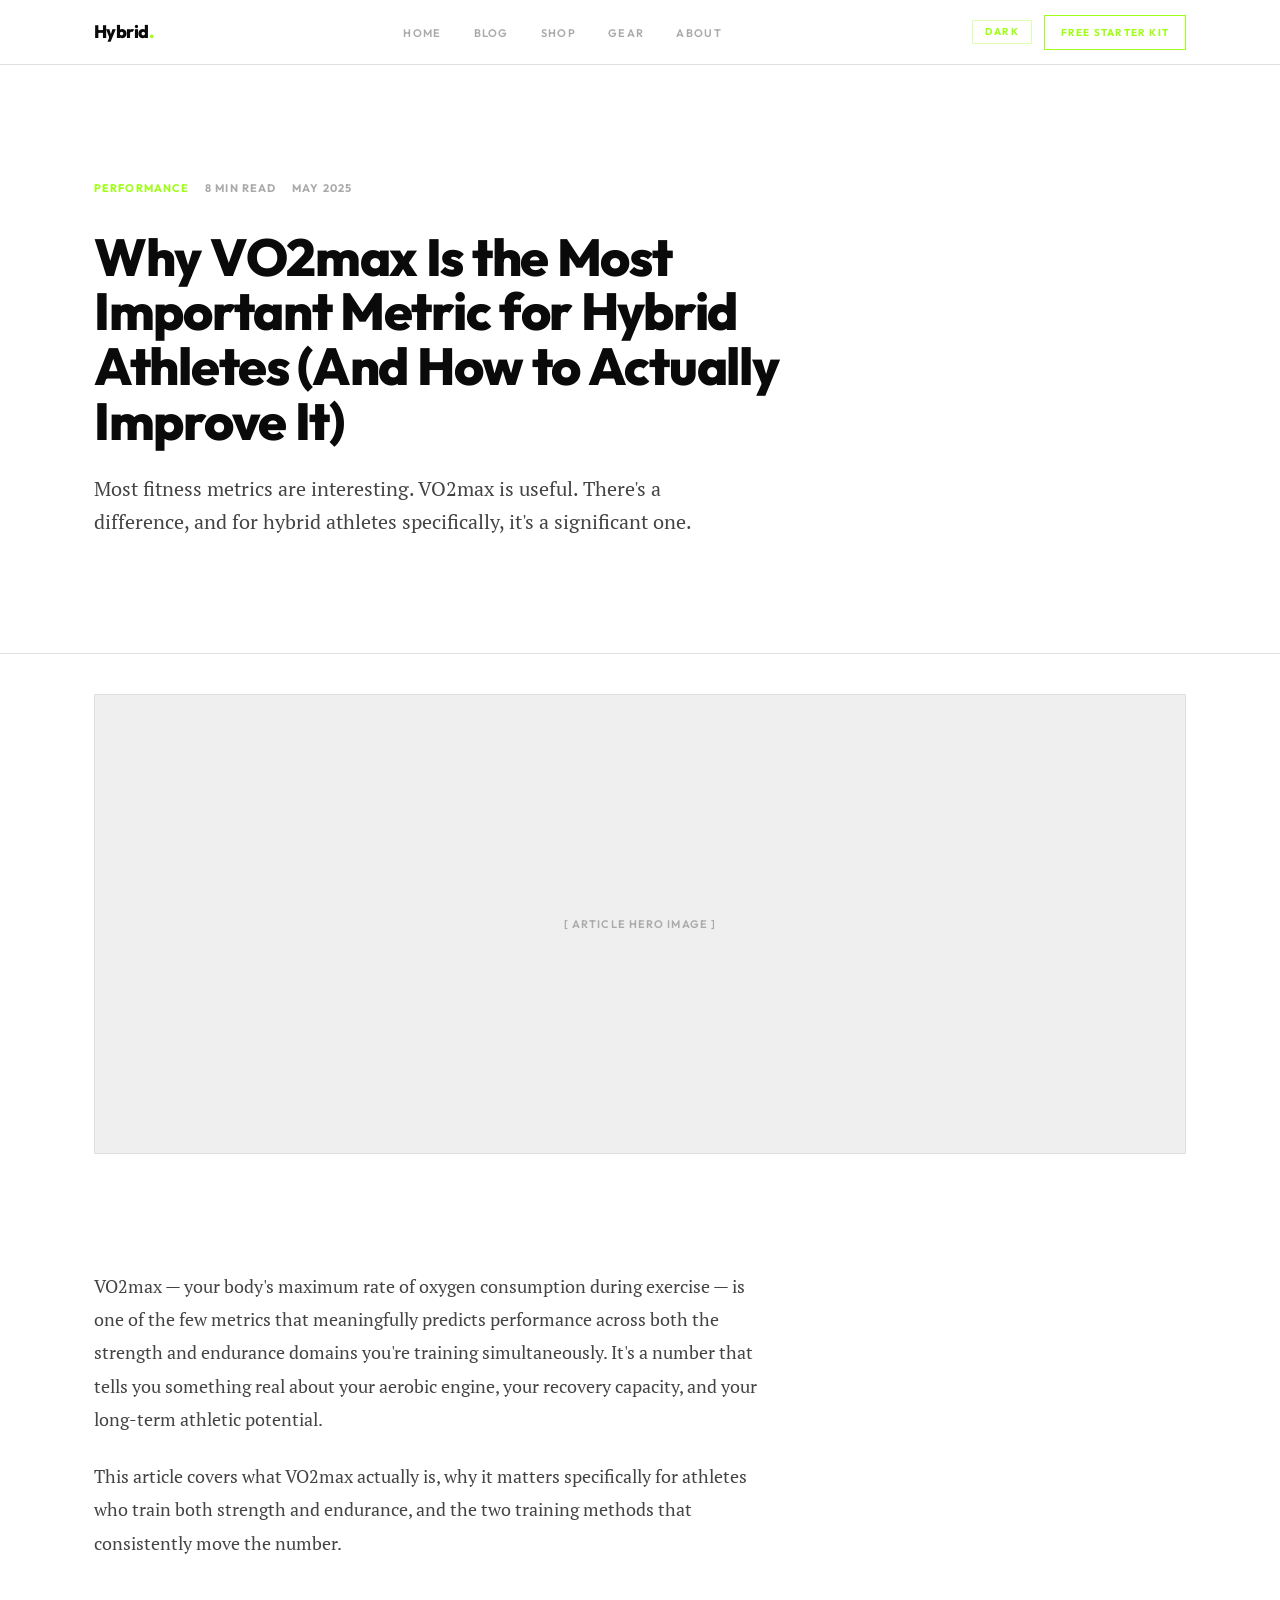
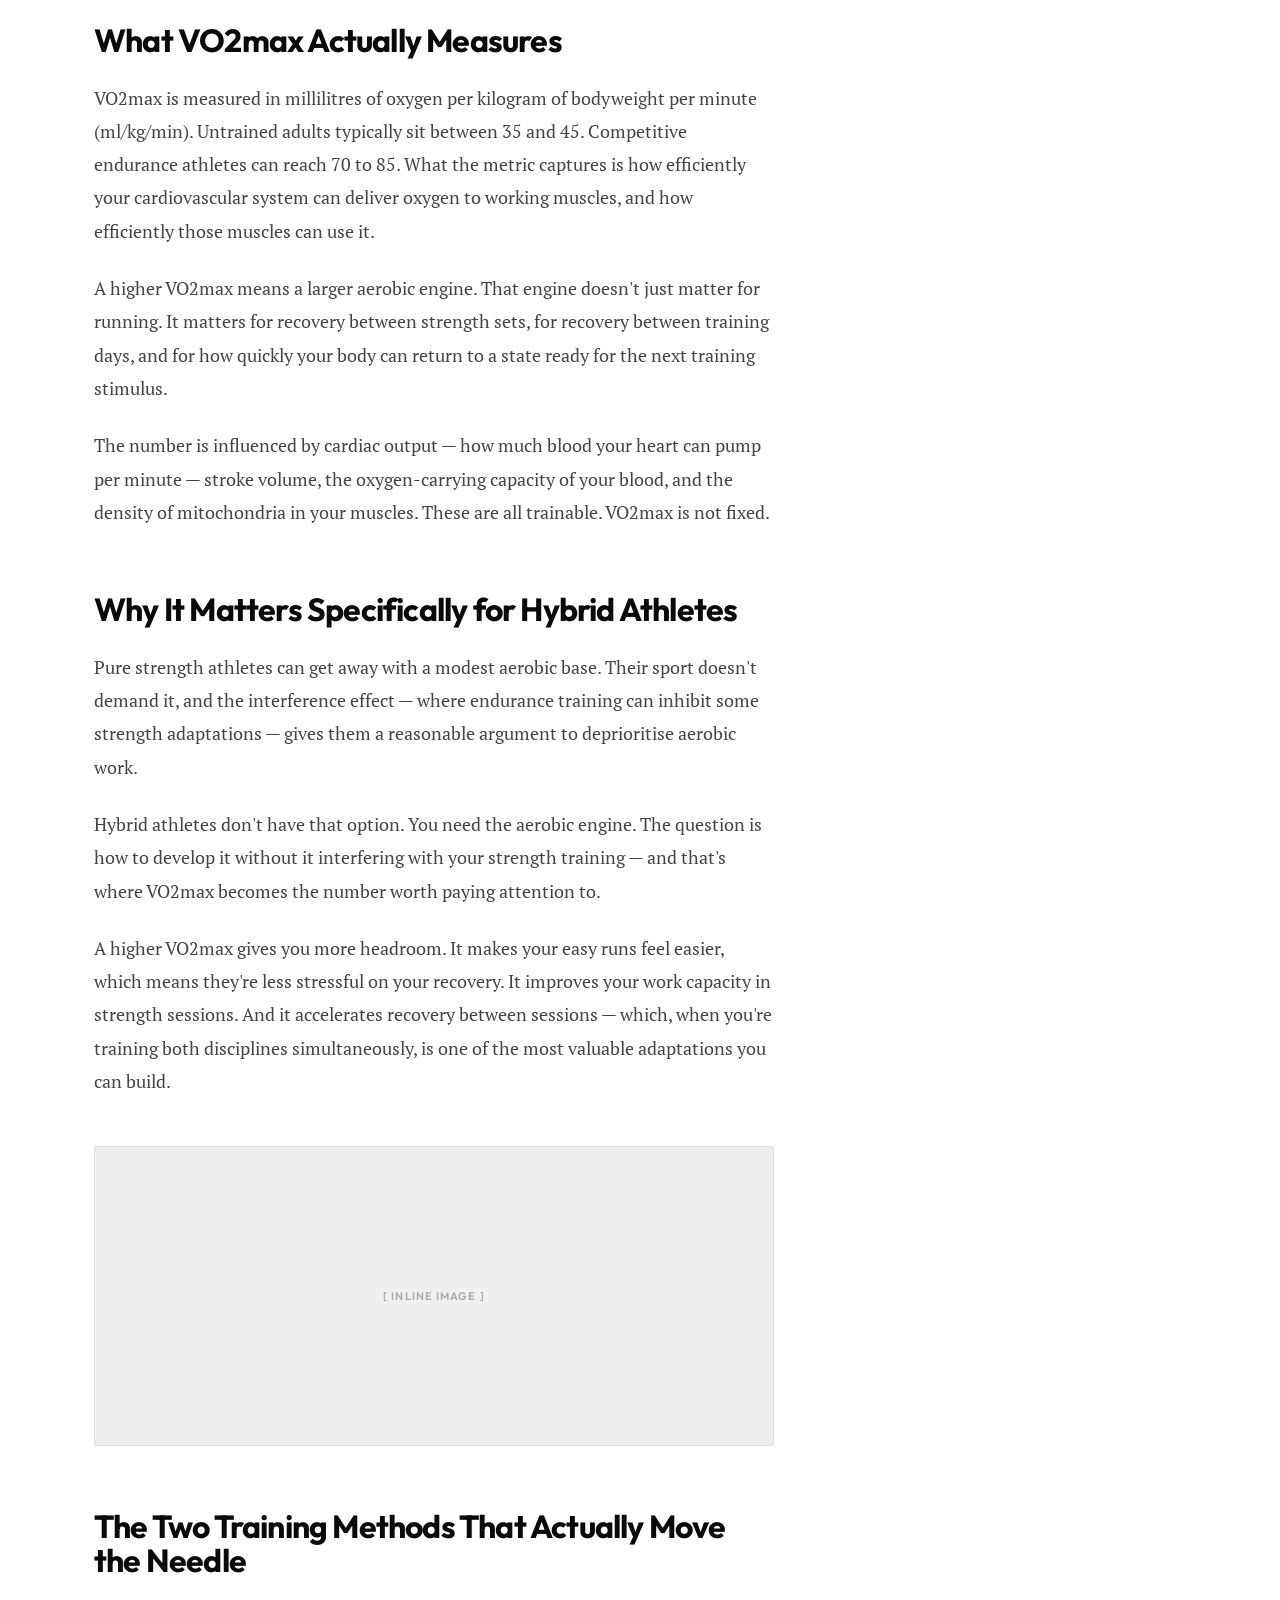
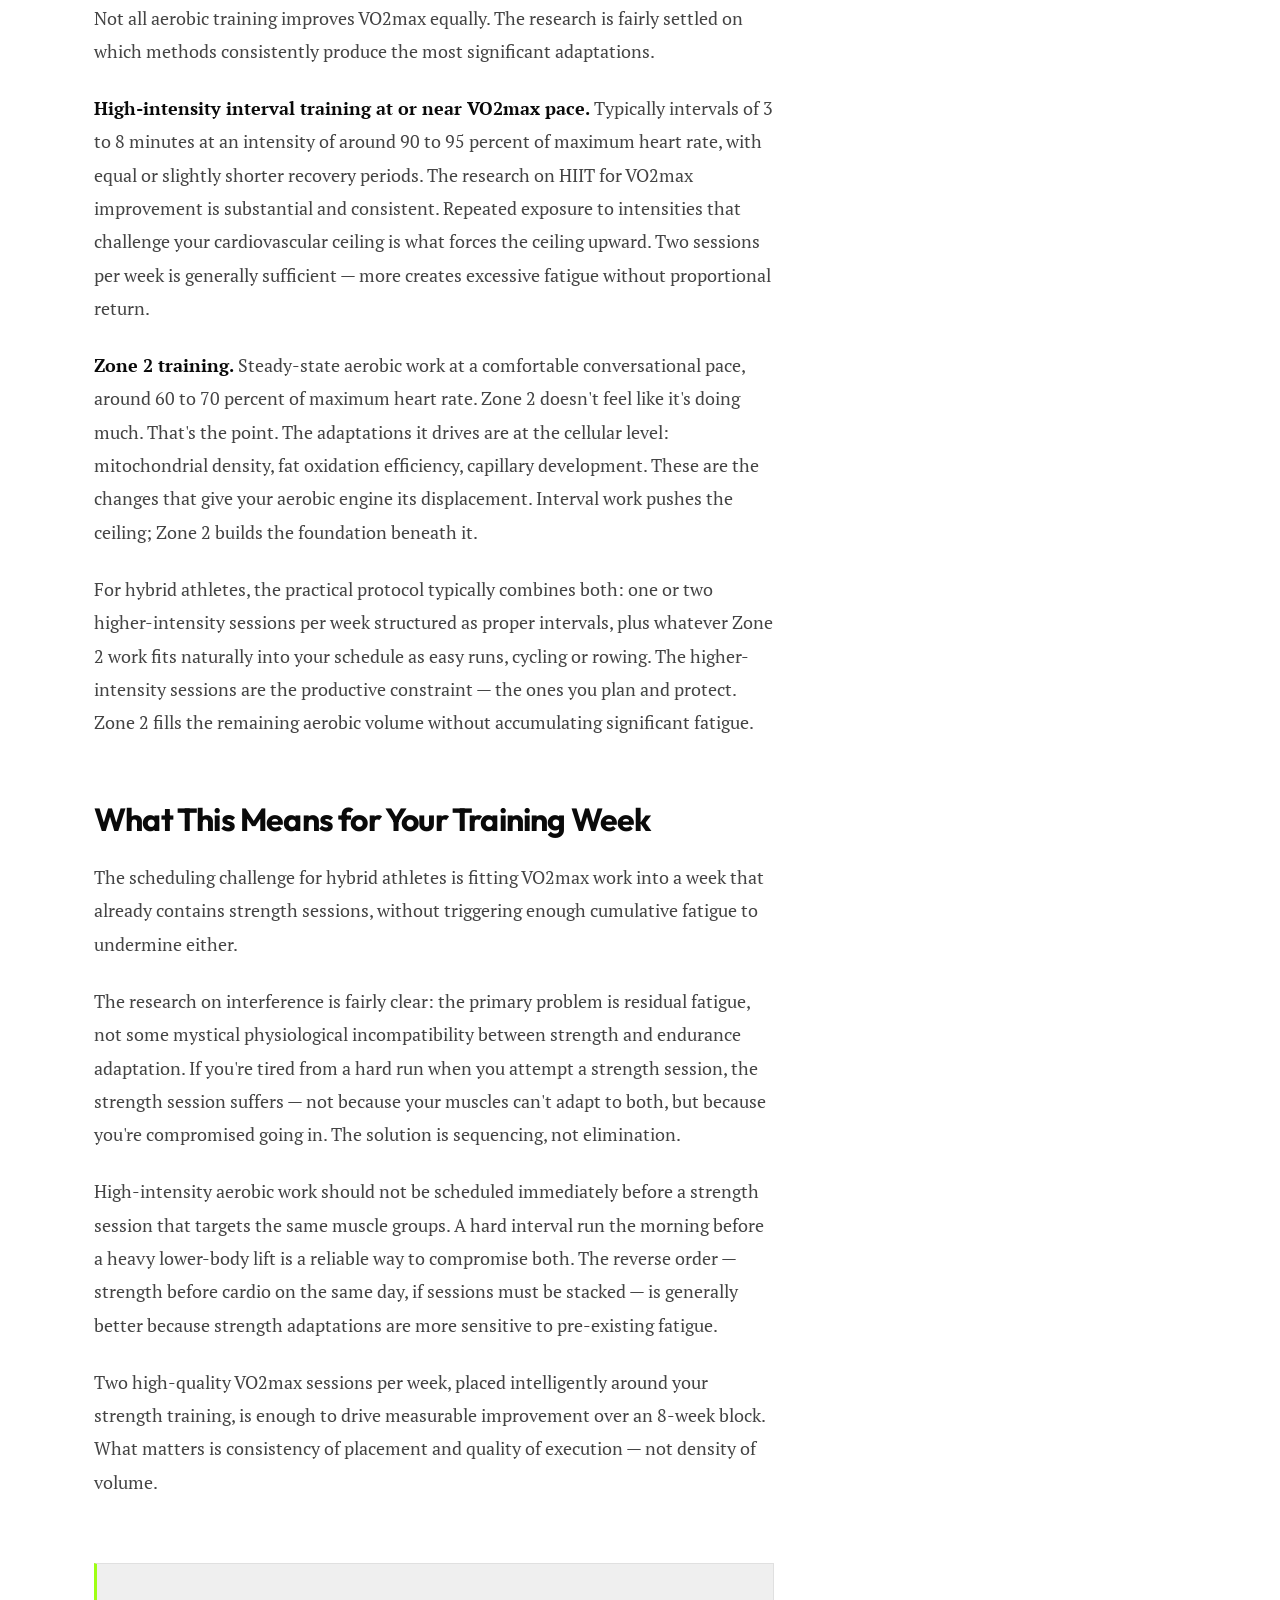
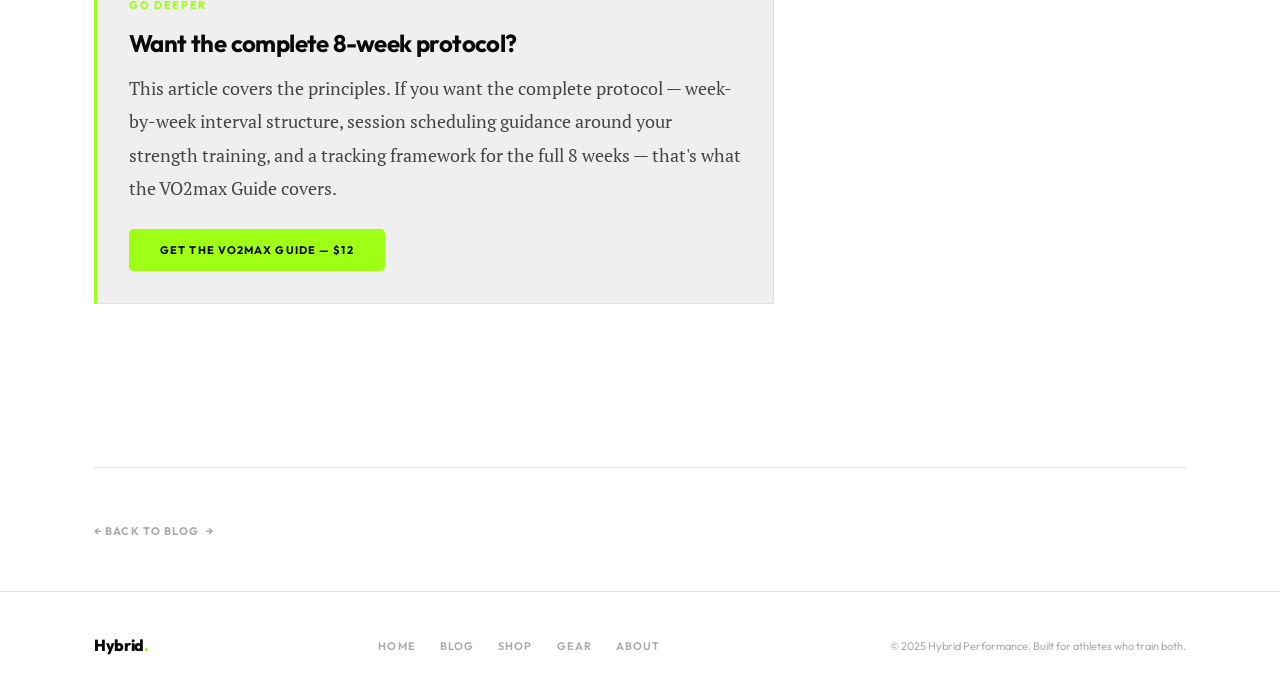
==== blog-vo2max.html @ dfc7a78e "Initial commit: Hybrid Performance website" ====
<!DOCTYPE html>
<html lang="en">
<head>
  <meta charset="UTF-8">
  <meta name="viewport" content="width=device-width, initial-scale=1.0">
  <title>Why VO2max Is the Most Important Metric for Hybrid Athletes — Hybrid Performance</title>
  <meta name="description" content="VO2max predicts performance across both strength and endurance domains. Here's what it actually measures, why it matters for hybrid athletes, and the two training methods that consistently improve it.">
  <link rel="canonical" href="https://hybridperformance.co/blog-vo2max.html">
  <meta property="og:type" content="article">
  <link rel="preconnect" href="https://fonts.googleapis.com">
  <link rel="preconnect" href="https://fonts.gstatic.com" crossorigin>
  <link href="https://fonts.googleapis.com/css2?family=Outfit:wght@400;600;700;800&family=PT+Serif:ital,wght@0,400;1,400&display=swap" rel="stylesheet">
  <link rel="stylesheet" href="styles.css">
  <script>if(localStorage.getItem('hp-color-mode')==='dark')document.documentElement.classList.add('dark');</script>
</head>
<body>

  <nav class="nav" aria-label="Main navigation">
    <div class="nav-inner">
      <a href="index.html" class="nav-logo">Hybrid<span>.</span></a>
      <ul class="nav-links" role="list">
        <li><a href="index.html">Home</a></li>
        <li><a href="blog.html">Blog</a></li>
        <li><a href="shop.html">Shop</a></li>
        <li><a href="gear.html">Gear</a></li>
        <li><a href="about.html">About</a></li>
      </ul>
      <div class="nav-right">
        <button class="mode-toggle" aria-label="Toggle color mode">
          <span class="toggle-label-dark">DARK</span>
          <span class="toggle-label-light">LIGHT</span>
        </button>
        <a href="starter-kit.html" class="nav-cta">Free Starter Kit</a>
      </div>
      <button class="hamburger" aria-label="Open menu" aria-expanded="false">
        <span></span><span></span><span></span>
      </button>
    </div>
    <div class="nav-mobile">
      <a href="index.html">Home</a>
      <a href="blog.html">Blog</a>
      <a href="shop.html">Shop</a>
      <a href="gear.html">Gear</a>
      <a href="about.html">About</a>
      <div class="nav-mobile-bottom">
        <button class="mode-toggle" aria-label="Toggle color mode">
          <span class="toggle-label-dark">DARK</span>
          <span class="toggle-label-light">LIGHT</span>
        </button>
        <a href="starter-kit.html" class="nav-cta">Free Starter Kit</a>
      </div>
    </div>
  </nav>

  <header class="article-header">
    <div class="container">
      <div class="article-meta fade-in">
        <span>Performance</span>
        <span>8 min read</span>
        <span>May 2025</span>
      </div>
      <h1 class="fade-in fade-in-delay-1">Why VO2max Is the Most Important Metric for Hybrid Athletes (And How to Actually Improve It)</h1>
      <p class="article-lead fade-in fade-in-delay-2">Most fitness metrics are interesting. VO2max is useful. There's a difference, and for hybrid athletes specifically, it's a significant one.</p>
    </div>
  </header>

  <!-- ARTICLE HERO IMAGE -->
  <div class="container fade-in" style="padding-top: var(--space-10);">
    <div class="img-placeholder img-placeholder-article">[ Article Hero Image ]</div>
  </div>

  <main>
    <div class="container">
      <article class="article-body">

        <p class="fade-in">VO2max — your body's maximum rate of oxygen consumption during exercise — is one of the few metrics that meaningfully predicts performance across both the strength and endurance domains you're training simultaneously. It's a number that tells you something real about your aerobic engine, your recovery capacity, and your long-term athletic potential.</p>

        <p class="fade-in">This article covers what VO2max actually is, why it matters specifically for athletes who train both strength and endurance, and the two training methods that consistently move the number.</p>

        <h2 class="fade-in">What VO2max Actually Measures</h2>

        <p class="fade-in">VO2max is measured in millilitres of oxygen per kilogram of bodyweight per minute (ml/kg/min). Untrained adults typically sit between 35 and 45. Competitive endurance athletes can reach 70 to 85. What the metric captures is how efficiently your cardiovascular system can deliver oxygen to working muscles, and how efficiently those muscles can use it.</p>

        <p class="fade-in">A higher VO2max means a larger aerobic engine. That engine doesn't just matter for running. It matters for recovery between strength sets, for recovery between training days, and for how quickly your body can return to a state ready for the next training stimulus.</p>

        <p class="fade-in">The number is influenced by cardiac output — how much blood your heart can pump per minute — stroke volume, the oxygen-carrying capacity of your blood, and the density of mitochondria in your muscles. These are all trainable. VO2max is not fixed.</p>

        <h2 class="fade-in">Why It Matters Specifically for Hybrid Athletes</h2>

        <p class="fade-in">Pure strength athletes can get away with a modest aerobic base. Their sport doesn't demand it, and the interference effect — where endurance training can inhibit some strength adaptations — gives them a reasonable argument to deprioritise aerobic work.</p>

        <p class="fade-in">Hybrid athletes don't have that option. You need the aerobic engine. The question is how to develop it without it interfering with your strength training — and that's where VO2max becomes the number worth paying attention to.</p>

        <p class="fade-in">A higher VO2max gives you more headroom. It makes your easy runs feel easier, which means they're less stressful on your recovery. It improves your work capacity in strength sessions. And it accelerates recovery between sessions — which, when you're training both disciplines simultaneously, is one of the most valuable adaptations you can build.</p>

        <!-- INLINE IMAGE -->
        <div class="img-placeholder img-placeholder-inline fade-in" style="margin: var(--space-12) 0;">[ Inline Image ]</div>

        <h2 class="fade-in">The Two Training Methods That Actually Move the Needle</h2>

        <p class="fade-in">Not all aerobic training improves VO2max equally. The research is fairly settled on which methods consistently produce the most significant adaptations.</p>

        <p class="fade-in"><strong>High-intensity interval training at or near VO2max pace.</strong> Typically intervals of 3 to 8 minutes at an intensity of around 90 to 95 percent of maximum heart rate, with equal or slightly shorter recovery periods. The research on HIIT for VO2max improvement is substantial and consistent. Repeated exposure to intensities that challenge your cardiovascular ceiling is what forces the ceiling upward. Two sessions per week is generally sufficient — more creates excessive fatigue without proportional return.</p>

        <p class="fade-in"><strong>Zone 2 training.</strong> Steady-state aerobic work at a comfortable conversational pace, around 60 to 70 percent of maximum heart rate. Zone 2 doesn't feel like it's doing much. That's the point. The adaptations it drives are at the cellular level: mitochondrial density, fat oxidation efficiency, capillary development. These are the changes that give your aerobic engine its displacement. Interval work pushes the ceiling; Zone 2 builds the foundation beneath it.</p>

        <p class="fade-in">For hybrid athletes, the practical protocol typically combines both: one or two higher-intensity sessions per week structured as proper intervals, plus whatever Zone 2 work fits naturally into your schedule as easy runs, cycling or rowing. The higher-intensity sessions are the productive constraint — the ones you plan and protect. Zone 2 fills the remaining aerobic volume without accumulating significant fatigue.</p>

        <h2 class="fade-in">What This Means for Your Training Week</h2>

        <p class="fade-in">The scheduling challenge for hybrid athletes is fitting VO2max work into a week that already contains strength sessions, without triggering enough cumulative fatigue to undermine either.</p>

        <p class="fade-in">The research on interference is fairly clear: the primary problem is residual fatigue, not some mystical physiological incompatibility between strength and endurance adaptation. If you're tired from a hard run when you attempt a strength session, the strength session suffers — not because your muscles can't adapt to both, but because you're compromised going in. The solution is sequencing, not elimination.</p>

        <p class="fade-in">High-intensity aerobic work should not be scheduled immediately before a strength session that targets the same muscle groups. A hard interval run the morning before a heavy lower-body lift is a reliable way to compromise both. The reverse order — strength before cardio on the same day, if sessions must be stacked — is generally better because strength adaptations are more sensitive to pre-existing fatigue.</p>

        <p class="fade-in">Two high-quality VO2max sessions per week, placed intelligently around your strength training, is enough to drive measurable improvement over an 8-week block. What matters is consistency of placement and quality of execution — not density of volume.</p>

        <div class="content-upgrade fade-in">
          <span class="section-label">Go Deeper</span>
          <h3>Want the complete 8-week protocol?</h3>
          <p>This article covers the principles. If you want the complete protocol — week-by-week interval structure, session scheduling guidance around your strength training, and a tracking framework for the full 8 weeks — that's what the VO2max Guide covers.</p>
          <a href="vo2max.html" class="btn btn-primary">Get the VO2max Guide — $12</a>
        </div>

      </article>

      <div style="padding: var(--space-12) 0; border-top: 1px solid var(--border); margin-top: var(--space-12);">
        <a href="blog.html" class="btn-ghost" style="color: var(--text-faint);">← Back to Blog</a>
      </div>
    </div>
  </main>

  <footer class="footer">
    <div class="footer-inner">
      <span class="footer-logo">Hybrid<span>.</span></span>
      <nav class="footer-nav">
        <a href="index.html">Home</a>
        <a href="blog.html">Blog</a>
        <a href="shop.html">Shop</a>
        <a href="gear.html">Gear</a>
        <a href="about.html">About</a>
      </nav>
      <span class="footer-copy">© 2025 Hybrid Performance. Built for athletes who train both.</span>
    </div>
  </footer>

  <script src="main.js"></script>
</body>
</html>
---- styles.css ----
/* ===== Custom Properties ===== */
:root {
  --bg-primary: #ffffff;
  --bg-secondary: #f5f5f5;
  --bg-card: #efefef;
  --text-primary: #0a0a0a;
  --text-secondary: #444444;
  --accent: #9fff14;
  --accent-text: #0a0a0a;
  --border: #e0e0e0;
  --text-faint: #aaaaaa;
  --border-strong: #cccccc;
  --nav-bg: rgba(255, 255, 255, 0.96);

  --font-display: 'Outfit', sans-serif;
  --font-body: 'PT Serif', serif;

  --text-xs: 0.6875rem;
  --text-sm: 0.8125rem;
  --text-base: 1rem;
  --text-lg: 1.125rem;
  --text-xl: 1.25rem;
  --text-2xl: 1.5rem;
  --text-3xl: 2rem;
  --text-4xl: clamp(2rem, 3.5vw, 2.75rem);
  --text-5xl: clamp(2.25rem, 5vw, 3.75rem);
  --text-hero: clamp(2.5rem, 6vw, 4.75rem);

  --space-2: 0.5rem;
  --space-3: 0.75rem;
  --space-4: 1rem;
  --space-6: 1.5rem;
  --space-8: 2rem;
  --space-10: 2.5rem;
  --space-12: 3rem;
  --space-16: 4rem;
  --space-20: 5rem;
  --space-section: clamp(5rem, 9vw, 9rem);

  --max-width: 1140px;
  --max-width-text: 680px;
  --duration-fast: 140ms;
  --duration-normal: 280ms;
  --ease-out: cubic-bezier(0.16, 1, 0.3, 1);
}

html.dark {
  --bg-primary: #0a0a0a;
  --bg-secondary: #141414;
  --bg-card: #1a1a1a;
  --text-primary: #f0f0f0;
  --text-secondary: #999999;
  --accent: #9fff14;
  --accent-text: #0a0a0a;
  --border: #2a2a2a;
  --text-faint: #555555;
  --border-strong: #383838;
  --nav-bg: rgba(10, 10, 10, 0.96);
}

/* ===== Reset ===== */
*, *::before, *::after { box-sizing: border-box; margin: 0; padding: 0; }
html { scroll-behavior: smooth; }

body {
  background-color: var(--bg-primary);
  color: var(--text-primary);
  font-family: var(--font-body);
  font-size: var(--text-base);
  line-height: 1.7;
  -webkit-font-smoothing: antialiased;
  -moz-osx-font-smoothing: grayscale;
  transition: background-color 0.2s, color 0.2s;
}

img { max-width: 100%; display: block; }
a { color: inherit; text-decoration: none; }
ul, ol { list-style: none; }

/* ===== Typography ===== */
h1, h2, h3, h4, h5, h6 {
  font-family: var(--font-display);
  line-height: 1.05;
  letter-spacing: -0.025em;
  color: var(--text-primary);
}
h1 { font-size: var(--text-hero); font-weight: 800; }
h2 { font-size: var(--text-5xl); font-weight: 700; }
h3 { font-size: var(--text-3xl); font-weight: 700; }
h4 { font-size: var(--text-xl); font-weight: 600; }

p { font-size: var(--text-base); line-height: 1.75; color: var(--text-secondary); }
strong { color: var(--text-primary); font-weight: 600; }

/* ===== Layout ===== */
.container { max-width: var(--max-width); margin: 0 auto; padding: 0 var(--space-6); }
.section { padding: var(--space-section) 0; }

/* ===== Image Placeholders ===== */
.img-placeholder {
  background-color: var(--bg-card);
  border: 1px solid var(--border);
  display: flex;
  align-items: center;
  justify-content: center;
  font-family: var(--font-display);
  font-size: 11px;
  font-weight: 600;
  letter-spacing: 0.1em;
  text-transform: uppercase;
  color: var(--text-faint);
  user-select: none;
  width: 100%;
  transition: background-color 0.2s, border-color 0.2s;
}
.img-placeholder-hero    { height: 500px; }
.img-placeholder-wide    { height: 420px; }
.img-placeholder-product { height: 200px; }
.img-placeholder-thumb   { aspect-ratio: 16/9; min-height: 180px; }
.img-placeholder-portrait { height: 460px; }
.img-placeholder-article { height: 460px; }
.img-placeholder-inline  { height: 300px; }

/* ===== Nav ===== */
.nav {
  position: fixed; top: 0; left: 0; right: 0; z-index: 100;
  background-color: var(--nav-bg);
  backdrop-filter: blur(14px);
  -webkit-backdrop-filter: blur(14px);
  border-bottom: 1px solid var(--border);
  transition: background-color 0.2s, border-color 0.2s;
}

.nav-inner {
  display: flex; align-items: center; justify-content: space-between;
  height: 64px; max-width: var(--max-width); margin: 0 auto;
  padding: 0 var(--space-6); gap: var(--space-4);
}

.nav-logo {
  font-family: var(--font-display); font-weight: 800;
  font-size: var(--text-lg); letter-spacing: -0.03em;
  color: var(--text-primary); flex-shrink: 0;
}
.nav-logo span { color: var(--accent); }

.nav-links {
  display: flex; gap: var(--space-8); align-items: center;
  flex: 1; justify-content: center;
}
.nav-links a {
  font-family: var(--font-display); font-size: 11px; font-weight: 600;
  color: var(--text-faint); transition: color var(--duration-fast);
  letter-spacing: 0.12em; text-transform: uppercase;
}
.nav-links a:hover { color: var(--text-primary); }
.nav-links a.active { color: var(--text-secondary); }

.nav-right {
  display: flex; align-items: center; gap: var(--space-3); flex-shrink: 0;
}

.mode-toggle {
  background: none; cursor: pointer;
  font-family: var(--font-display); font-size: 10px; font-weight: 700;
  letter-spacing: 0.12em; text-transform: uppercase; color: var(--accent);
  padding: 0.4rem 0.75rem;
  border: 1px solid rgba(159, 255, 20, 0.35);
  transition: background-color var(--duration-fast);
  line-height: 1;
}
.mode-toggle:hover { background-color: rgba(159, 255, 20, 0.1); }

/* In light mode: show "DARK" label. In dark mode: show "LIGHT" label */
.toggle-label-light { display: none; }
.toggle-label-dark  { display: inline; }
html.dark .toggle-label-light { display: inline; }
html.dark .toggle-label-dark  { display: none; }

.nav-cta {
  font-family: var(--font-display); font-size: 10px; font-weight: 700;
  letter-spacing: 0.12em; text-transform: uppercase; color: var(--accent);
  padding: 0.5rem 1rem; border: 1px solid var(--accent);
  transition: background-color var(--duration-fast), color var(--duration-fast);
  white-space: nowrap;
}
.nav-cta:hover { background-color: var(--accent); color: var(--accent-text); }

.hamburger {
  display: none; flex-direction: column; gap: 5px;
  cursor: pointer; padding: var(--space-2); background: none; border: none;
}
.hamburger span {
  display: block; width: 22px; height: 1.5px;
  background-color: var(--text-primary);
  transition: transform var(--duration-normal) var(--ease-out), opacity var(--duration-fast);
}
.hamburger.open span:nth-child(1) { transform: translateY(6.5px) rotate(45deg); }
.hamburger.open span:nth-child(2) { opacity: 0; }
.hamburger.open span:nth-child(3) { transform: translateY(-6.5px) rotate(-45deg); }

.nav-mobile {
  display: none; flex-direction: column;
  background-color: var(--bg-primary); border-top: 1px solid var(--border);
  padding: var(--space-8) var(--space-6) var(--space-6); gap: 0;
  transition: background-color 0.2s;
}
.nav-mobile.open { display: flex; }
.nav-mobile a {
  font-family: var(--font-display); font-size: var(--text-2xl); font-weight: 700;
  color: var(--text-faint); transition: color var(--duration-fast);
  padding: var(--space-4) 0; border-bottom: 1px solid var(--border);
}
.nav-mobile a:hover { color: var(--text-primary); }

.nav-mobile-bottom {
  padding-top: var(--space-6);
  display: flex; gap: var(--space-3); align-items: center;
}

/* ===== Buttons ===== */
.btn {
  display: inline-block; font-family: var(--font-display);
  font-size: 11px; font-weight: 700; letter-spacing: 0.1em;
  text-transform: uppercase; cursor: pointer; line-height: 1;
  white-space: nowrap; padding: 0.9rem 1.875rem; border-radius: 4px;
  transition: filter var(--duration-fast), background-color var(--duration-fast),
              color var(--duration-fast), border-color var(--duration-fast);
  border: 1px solid transparent;
}
.btn-primary { background-color: var(--accent); color: var(--accent-text); border-color: var(--accent); }
.btn-primary:hover { filter: brightness(0.91); }
.btn-outline { background-color: transparent; color: var(--accent); border-color: var(--accent); }
.btn-outline:hover { background-color: var(--accent); color: var(--accent-text); }
.btn-ghost {
  background: none; border: none; border-radius: 0; padding: 0;
  font-family: var(--font-display); font-size: 11px; font-weight: 700;
  letter-spacing: 0.1em; text-transform: uppercase; color: var(--accent);
  display: inline-flex; align-items: center; gap: 0.4rem; cursor: pointer;
}
.btn-ghost::after { content: '→'; }

/* ===== Section label ===== */
.section-label {
  font-family: var(--font-display); font-size: 11px; font-weight: 700;
  letter-spacing: 0.15em; text-transform: uppercase; color: var(--accent);
  margin-bottom: var(--space-6); display: block;
}
.section-divider { border: none; border-top: 1px solid var(--border); }

/* ===== Hero ===== */
.hero { padding: calc(64px + var(--space-section)) 0 var(--space-section); }
.hero-label {
  font-family: var(--font-display); font-size: 11px; font-weight: 700;
  letter-spacing: 0.15em; text-transform: uppercase; color: var(--accent);
  margin-bottom: var(--space-8); display: block;
}
.hero h1 { margin-bottom: var(--space-8); max-width: 20ch; }
.hero p { font-family: var(--font-body); font-size: var(--text-xl); max-width: 54ch; margin-bottom: var(--space-10); line-height: 1.7; }

/* ===== Prose ===== */
.prose-section { max-width: var(--max-width-text); }
.prose-section h2 { margin-bottom: var(--space-8); }
.prose-section p { font-family: var(--font-body); font-size: var(--text-lg); line-height: 1.8; }

/* ===== Stat row ===== */
.stat-row {
  display: grid; grid-template-columns: repeat(3, 1fr);
  gap: 1px; background-color: var(--border);
  border-top: 1px solid var(--border); border-bottom: 1px solid var(--border);
}
.stat-item { background-color: var(--bg-primary); padding: var(--space-10) var(--space-8); transition: background-color 0.2s; }
.stat-number {
  font-family: var(--font-display); font-size: clamp(2.5rem, 5vw, 4rem);
  font-weight: 800; color: var(--accent); letter-spacing: -0.04em; line-height: 1; margin-bottom: var(--space-3);
}
.stat-label { font-family: var(--font-display); font-size: 11px; color: var(--text-faint); text-transform: uppercase; letter-spacing: 0.12em; font-weight: 600; }

/* ===== Card grid (3-col) ===== */
.card-grid {
  display: grid; grid-template-columns: repeat(3, 1fr);
  gap: 1px; background-color: var(--border);
  border: 1px solid var(--border); margin-top: var(--space-12);
}
.card {
  background-color: var(--bg-primary); padding: var(--space-10) var(--space-8);
  display: flex; flex-direction: column; gap: var(--space-4);
  transition: background-color var(--duration-fast);
}
.card:hover { background-color: var(--bg-secondary); }
.card-label {
  font-family: var(--font-display); font-size: 11px; font-weight: 700;
  letter-spacing: 0.12em; text-transform: uppercase; color: var(--text-faint);
}
.card h3 { font-size: var(--text-2xl); line-height: 1.15; }
.card p { flex: 1; font-size: var(--text-base); font-family: var(--font-body); }

/* ===== Product cards ===== */
.product-grid { display: grid; grid-template-columns: repeat(auto-fill, minmax(260px, 1fr)); gap: var(--space-6); }
.product-card {
  background-color: var(--bg-card); border: 1px solid var(--border);
  display: flex; flex-direction: column; overflow: hidden;
  transition: border-color var(--duration-fast);
}
.product-card:hover { border-color: var(--border-strong); }
.product-card-body {
  padding: var(--space-6); display: flex; flex-direction: column; gap: var(--space-4); flex: 1;
}
.product-card-name { font-family: var(--font-display); font-size: var(--text-xl); font-weight: 700; color: var(--text-primary); line-height: 1.2; }
.product-card-desc { font-family: var(--font-body); font-size: var(--text-base); color: var(--text-secondary); flex: 1; line-height: 1.65; }
.product-card-price { font-family: var(--font-display); font-size: var(--text-3xl); font-weight: 800; color: var(--text-primary); letter-spacing: -0.03em; }

/* ===== Lead section ===== */
.lead-section { background-color: var(--bg-secondary); border-top: 1px solid var(--border); border-bottom: 1px solid var(--border); }
.lead-form { display: flex; gap: var(--space-2); max-width: 500px; margin-top: var(--space-8); flex-wrap: wrap; }
.lead-form input[type="email"] {
  flex: 1; min-width: 200px; background-color: var(--bg-primary);
  border: 1px solid var(--border); color: var(--text-primary);
  padding: 0.875rem var(--space-4); font-family: var(--font-body);
  font-size: var(--text-base); outline: none; border-radius: 4px;
  transition: border-color var(--duration-fast);
}
.lead-form input[type="email"]::placeholder { color: var(--text-faint); }
.lead-form input[type="email"]:focus { border-color: var(--accent); }

/* ===== Module list ===== */
.module-list { display: flex; flex-direction: column; gap: 1px; background-color: var(--border); border: 1px solid var(--border); margin-top: var(--space-8); }
.module-item {
  background-color: var(--bg-primary); padding: var(--space-8);
  display: grid; grid-template-columns: 3rem 1fr; gap: var(--space-4); align-items: start;
  transition: background-color var(--duration-fast);
}
.module-item:hover { background-color: var(--bg-secondary); }
.module-number { font-family: var(--font-display); font-size: 11px; font-weight: 700; color: var(--accent); letter-spacing: 0.08em; padding-top: 0.2rem; }
.module-content h4 { font-family: var(--font-display); font-size: var(--text-lg); margin-bottom: var(--space-2); font-weight: 700; color: var(--text-primary); }
.module-content p { font-family: var(--font-body); font-size: var(--text-sm); line-height: 1.7; }

/* ===== For you list ===== */
.for-you-list { display: flex; flex-direction: column; gap: var(--space-4); max-width: var(--max-width-text); margin-top: var(--space-8); }
.for-you-list li { font-family: var(--font-body); font-size: var(--text-lg); color: var(--text-secondary); padding-left: var(--space-8); position: relative; line-height: 1.65; }
.for-you-list li::before { content: ''; position: absolute; left: 0; top: 0.7em; width: 16px; height: 1.5px; background-color: var(--accent); }

/* ===== Notes list ===== */
.notes-list { display: flex; flex-direction: column; gap: var(--space-6); max-width: var(--max-width-text); margin-top: var(--space-8); }
.notes-list li { font-family: var(--font-body); font-size: var(--text-base); color: var(--text-secondary); line-height: 1.8; border-left: 2px solid var(--border); padding-left: var(--space-6); }

/* ===== Price badge ===== */
.price-badge { display: flex; align-items: baseline; gap: var(--space-4); flex-wrap: wrap; margin-bottom: var(--space-10); }
.price-amount { font-family: var(--font-display); font-size: var(--text-5xl); font-weight: 800; color: var(--text-primary); letter-spacing: -0.04em; }
.price-note { font-family: var(--font-display); font-size: var(--text-sm); color: var(--text-faint); }

/* ===== Blog ===== */
.blog-list { border-top: 1px solid var(--border); }
.blog-card { display: block; padding-bottom: var(--space-10); border-bottom: 1px solid var(--border); margin-top: var(--space-10); cursor: pointer; }
.blog-card:first-child { margin-top: 0; padding-top: var(--space-2); }
.blog-card-content { margin-top: var(--space-6); }
.blog-card-label { font-family: var(--font-display); font-size: 11px; font-weight: 700; letter-spacing: 0.12em; text-transform: uppercase; color: var(--accent); margin-bottom: var(--space-3); display: block; }
.blog-card-title { font-family: var(--font-display); font-size: var(--text-2xl); font-weight: 700; line-height: 1.15; letter-spacing: -0.02em; margin-bottom: var(--space-4); color: var(--text-primary); transition: color var(--duration-fast); }
.blog-card:hover .blog-card-title { color: var(--accent); }
.blog-card p { font-family: var(--font-body); font-size: var(--text-base); max-width: 60ch; }

/* ===== Article ===== */
.article-header { padding: calc(64px + var(--space-section)) 0 var(--space-section); border-bottom: 1px solid var(--border); }
.article-meta { display: flex; gap: var(--space-4); margin-bottom: var(--space-8); font-family: var(--font-display); font-size: 11px; font-weight: 700; letter-spacing: 0.1em; text-transform: uppercase; color: var(--text-faint); flex-wrap: wrap; }
.article-meta span:first-child { color: var(--accent); }
.article-header h1 { font-size: clamp(2rem, 4.5vw, 3.25rem); max-width: 22ch; margin-bottom: var(--space-6); }
.article-lead { font-family: var(--font-body); font-size: var(--text-xl); color: var(--text-secondary); max-width: 56ch; line-height: 1.65; }
.article-body { max-width: 680px; padding: var(--space-section) 0; }
.article-body h2 { font-size: var(--text-3xl); margin-top: var(--space-16); margin-bottom: var(--space-6); }
.article-body p { font-family: var(--font-body); font-size: var(--text-lg); line-height: 1.85; margin-bottom: var(--space-6); max-width: none; }
.article-body ul, .article-body ol { margin-bottom: var(--space-6); padding-left: var(--space-6); list-style: disc; }
.article-body li { font-family: var(--font-body); font-size: var(--text-lg); color: var(--text-secondary); line-height: 1.75; margin-bottom: var(--space-2); }

/* ===== Content upgrade ===== */
.content-upgrade { background-color: var(--bg-card); border: 1px solid var(--border); border-left: 3px solid var(--accent); padding: var(--space-8); margin-top: var(--space-16); }
.content-upgrade .section-label { margin-bottom: var(--space-4); }
.content-upgrade h3 { font-size: var(--text-2xl); margin-bottom: var(--space-4); }
.content-upgrade p { font-family: var(--font-body); font-size: var(--text-lg); margin-bottom: var(--space-6); max-width: none; }

/* ===== Page header ===== */
.page-header { padding: calc(64px + var(--space-section)) 0 var(--space-section); border-bottom: 1px solid var(--border); margin-bottom: var(--space-section); }
.page-header h1 { margin-bottom: var(--space-4); }
.page-header p { font-family: var(--font-body); font-size: var(--text-xl); max-width: 52ch; }

/* ===== Product hero ===== */
.product-hero { padding: calc(64px + var(--space-section)) 0 var(--space-section); border-bottom: 1px solid var(--border); margin-bottom: var(--space-section); }
.product-hero h1 { font-size: var(--text-5xl); max-width: 18ch; margin-bottom: var(--space-6); }
.product-hero .subheadline { font-family: var(--font-body); font-size: var(--text-xl); color: var(--text-secondary); max-width: 54ch; margin-bottom: var(--space-10); line-height: 1.65; }

/* ===== Gear ===== */
.gear-section { margin-bottom: var(--space-section); }
.gear-section-header { display: flex; align-items: baseline; gap: var(--space-4); margin-bottom: var(--space-8); padding-bottom: var(--space-4); border-bottom: 1px solid var(--border); }
.gear-section-header h3 { font-size: var(--text-2xl); }
.gear-section-number { font-family: var(--font-display); font-size: 11px; font-weight: 700; letter-spacing: 0.1em; color: var(--text-faint); text-transform: uppercase; }
.gear-grid { display: grid; grid-template-columns: repeat(auto-fill, minmax(240px, 1fr)); gap: var(--space-4); }
.gear-card { background-color: var(--bg-card); border: 1px solid var(--border); padding: var(--space-6); display: flex; flex-direction: column; gap: var(--space-3); transition: border-color var(--duration-fast); }
.gear-card:hover { border-color: var(--border-strong); }
.gear-card-name { font-family: var(--font-display); font-size: var(--text-lg); font-weight: 700; color: var(--text-primary); line-height: 1.2; }
.gear-card-desc { font-family: var(--font-body); font-size: var(--text-sm); color: var(--text-secondary); flex: 1; line-height: 1.65; }
.affiliate-disclaimer { font-family: var(--font-body); font-size: var(--text-xs); color: var(--text-faint); border-top: 1px solid var(--border); padding-top: var(--space-6); margin-top: var(--space-section); line-height: 1.7; }

/* ===== Closing CTA ===== */
.closing-cta { text-align: center; max-width: 580px; margin: 0 auto; padding: var(--space-section) 0; border-top: 1px solid var(--border); }
.closing-cta p { font-family: var(--font-body); font-size: var(--text-xl); margin-bottom: var(--space-10); max-width: none; }

/* ===== About ===== */
.about-body { max-width: var(--max-width-text); }
.about-body p { font-family: var(--font-body); font-size: var(--text-lg); line-height: 1.85; margin-bottom: var(--space-8); max-width: none; }
.about-body p:last-child { margin-bottom: 0; }

/* ===== Starter kit ===== */
.starterkit-page { min-height: 100vh; display: flex; align-items: center; justify-content: center; padding: var(--space-section) var(--space-6); flex-direction: column; gap: var(--space-section); }
.starterkit-inner { max-width: 540px; width: 100%; text-align: center; }
.starterkit-inner .hero-label { display: block; text-align: center; margin-bottom: var(--space-10); }
.starterkit-inner h1 { font-size: clamp(2.5rem, 6vw, 4rem); margin-bottom: var(--space-6); }
.starterkit-inner > p { font-family: var(--font-body); font-size: var(--text-xl); margin-bottom: var(--space-10); max-width: none; }
.starterkit-inner .lead-form { max-width: 100%; justify-content: center; }
.fine-print { font-family: var(--font-display); font-size: 11px; color: var(--text-faint); margin-top: var(--space-4); letter-spacing: 0.05em; }

/* ===== Footer ===== */
.footer { border-top: 1px solid var(--border); padding: var(--space-10) 0; background-color: var(--bg-primary); transition: background-color 0.2s, border-color 0.2s; }
.footer-inner { display: flex; align-items: center; justify-content: space-between; gap: var(--space-6); flex-wrap: wrap; max-width: var(--max-width); margin: 0 auto; padding: 0 var(--space-6); }
.footer-logo { font-family: var(--font-display); font-weight: 800; font-size: var(--text-base); color: var(--text-primary); letter-spacing: -0.02em; }
.footer-logo span { color: var(--accent); }
.footer-nav { display: flex; gap: var(--space-6); }
.footer-nav a { font-family: var(--font-display); font-size: 11px; font-weight: 600; color: var(--text-faint); text-transform: uppercase; letter-spacing: 0.1em; transition: color var(--duration-fast); }
.footer-nav a:hover { color: var(--text-secondary); }
.footer-copy { font-family: var(--font-display); font-size: 11px; color: var(--text-faint); }

/* ===== Fade-in ===== */
.fade-in { opacity: 0; transform: translateY(24px); transition: opacity 0.6s var(--ease-out), transform 0.6s var(--ease-out); }
.fade-in.visible { opacity: 1; transform: translateY(0); }
.fade-in-delay-1 { transition-delay: 0.1s; }
.fade-in-delay-2 { transition-delay: 0.2s; }
.fade-in-delay-3 { transition-delay: 0.3s; }

/* ===== Responsive ===== */
@media (max-width: 900px) {
  .card-grid { grid-template-columns: 1fr; }
  .stat-row { grid-template-columns: 1fr; }
}
@media (max-width: 768px) {
  .nav-links, .nav-right { display: none; }
  .hamburger { display: flex; }
  .module-item { grid-template-columns: 1fr; gap: var(--space-2); }
  .footer-inner { flex-direction: column; align-items: flex-start; gap: var(--space-4); }
  .footer-nav { flex-wrap: wrap; gap: var(--space-4); }
  .img-placeholder-hero { height: 280px; }
  .img-placeholder-article { height: 260px; }
  .img-placeholder-wide { height: 240px; }
}
@media (max-width: 520px) {
  .lead-form { flex-direction: column; }
  .lead-form input, .lead-form .btn { width: 100%; }
  .price-badge { flex-direction: column; align-items: flex-start; }
  .product-grid { grid-template-columns: 1fr; }
}
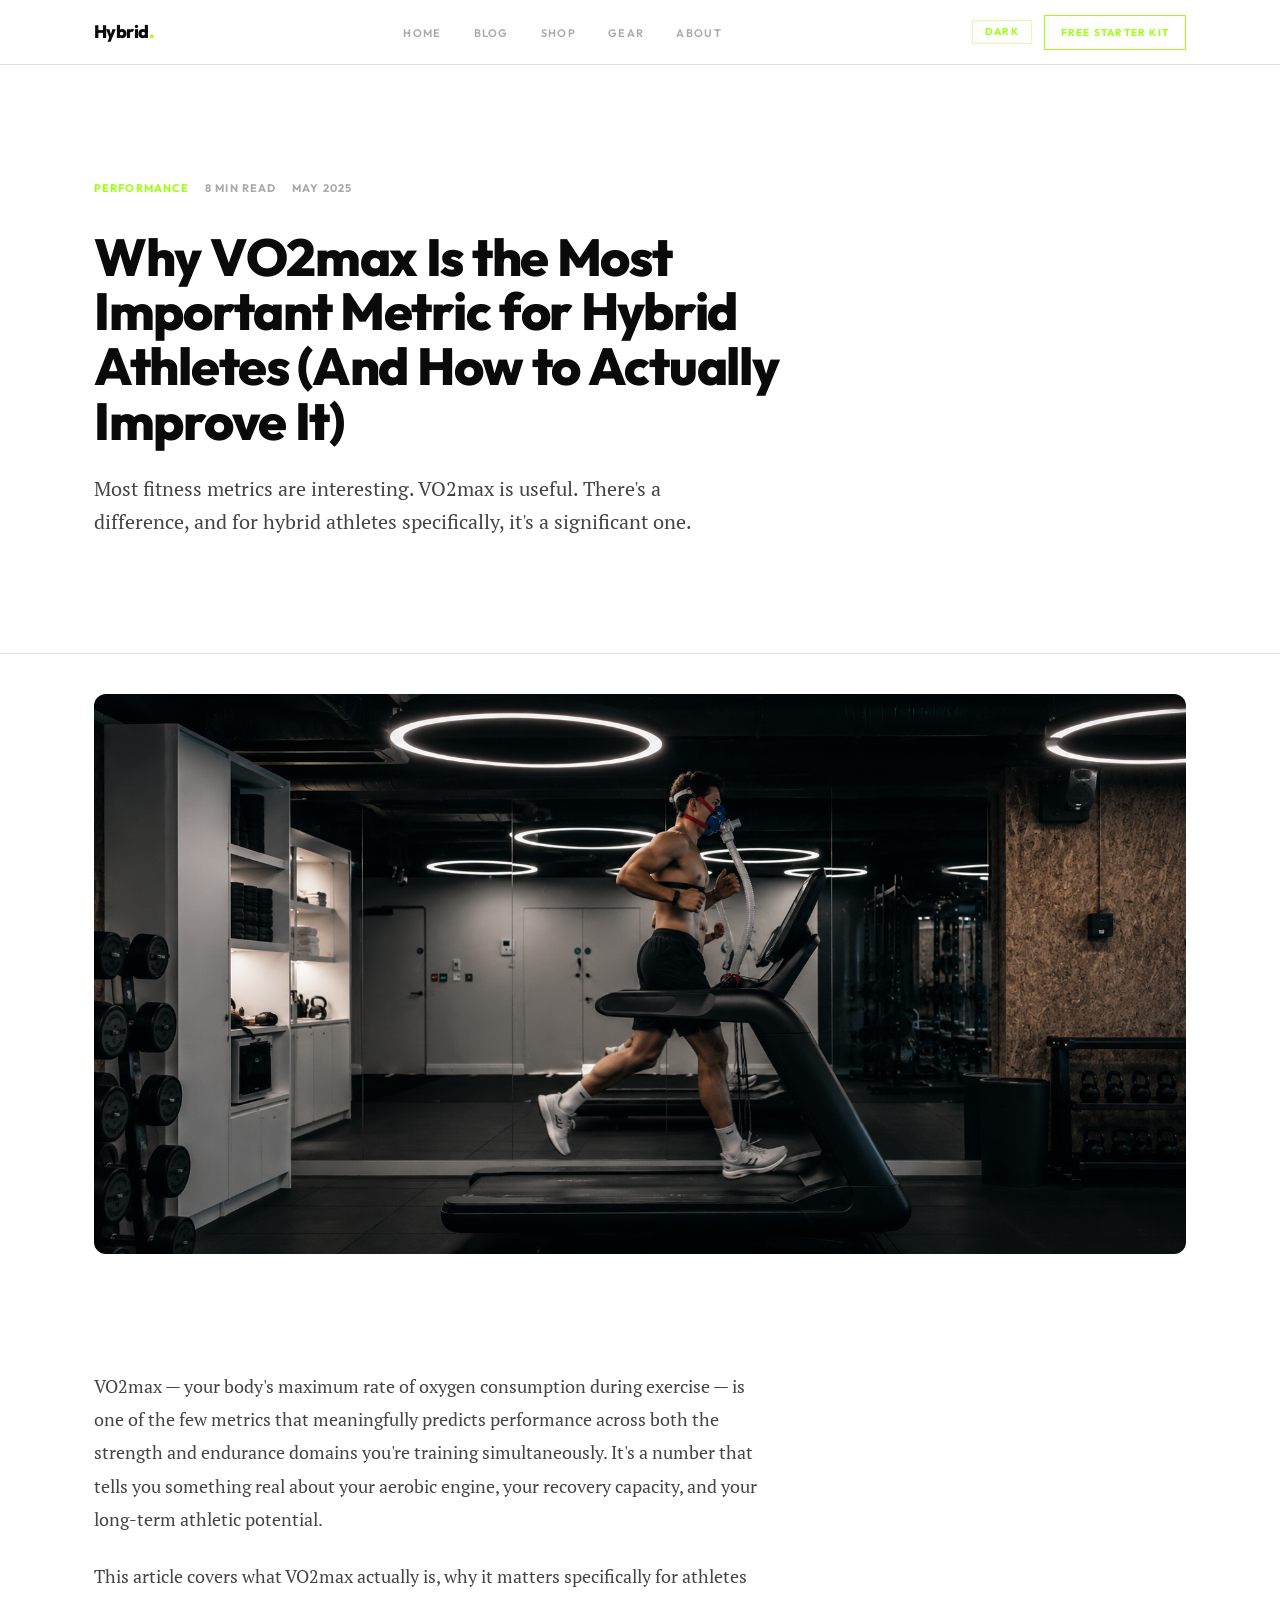
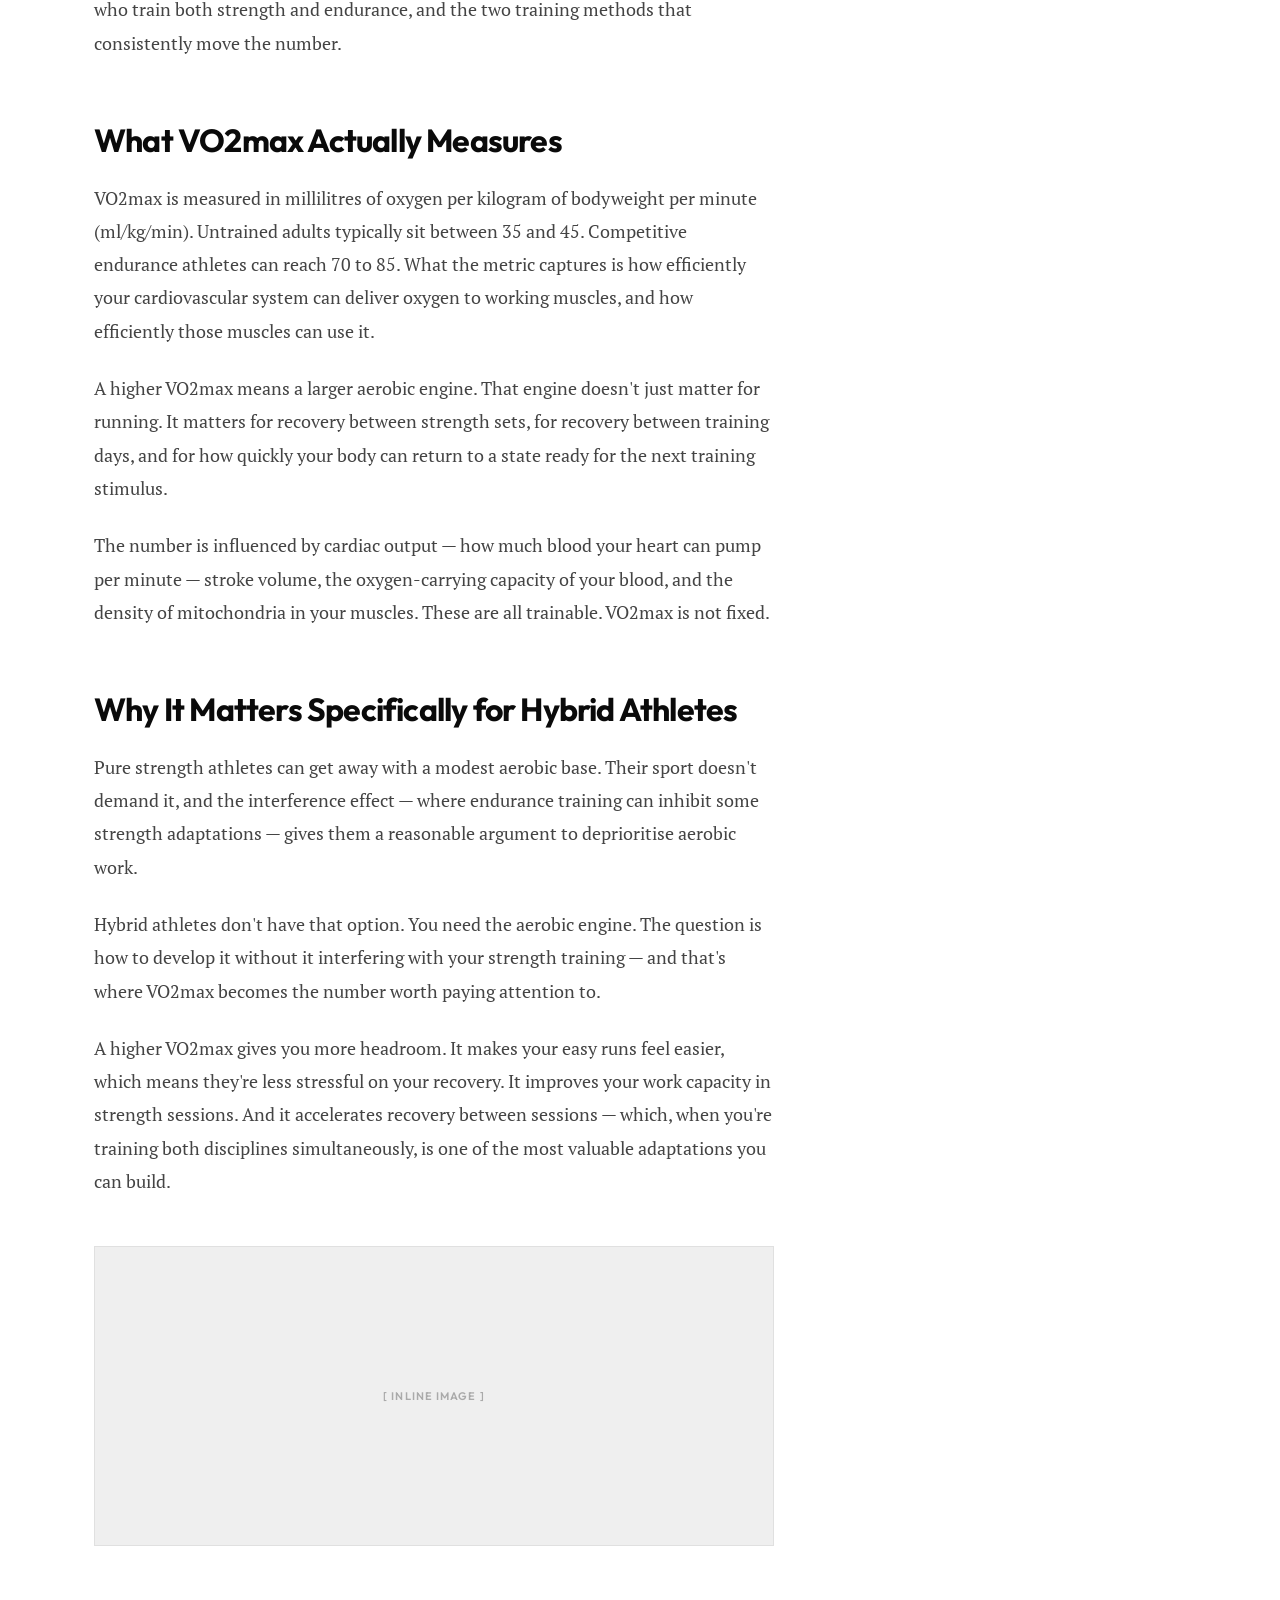
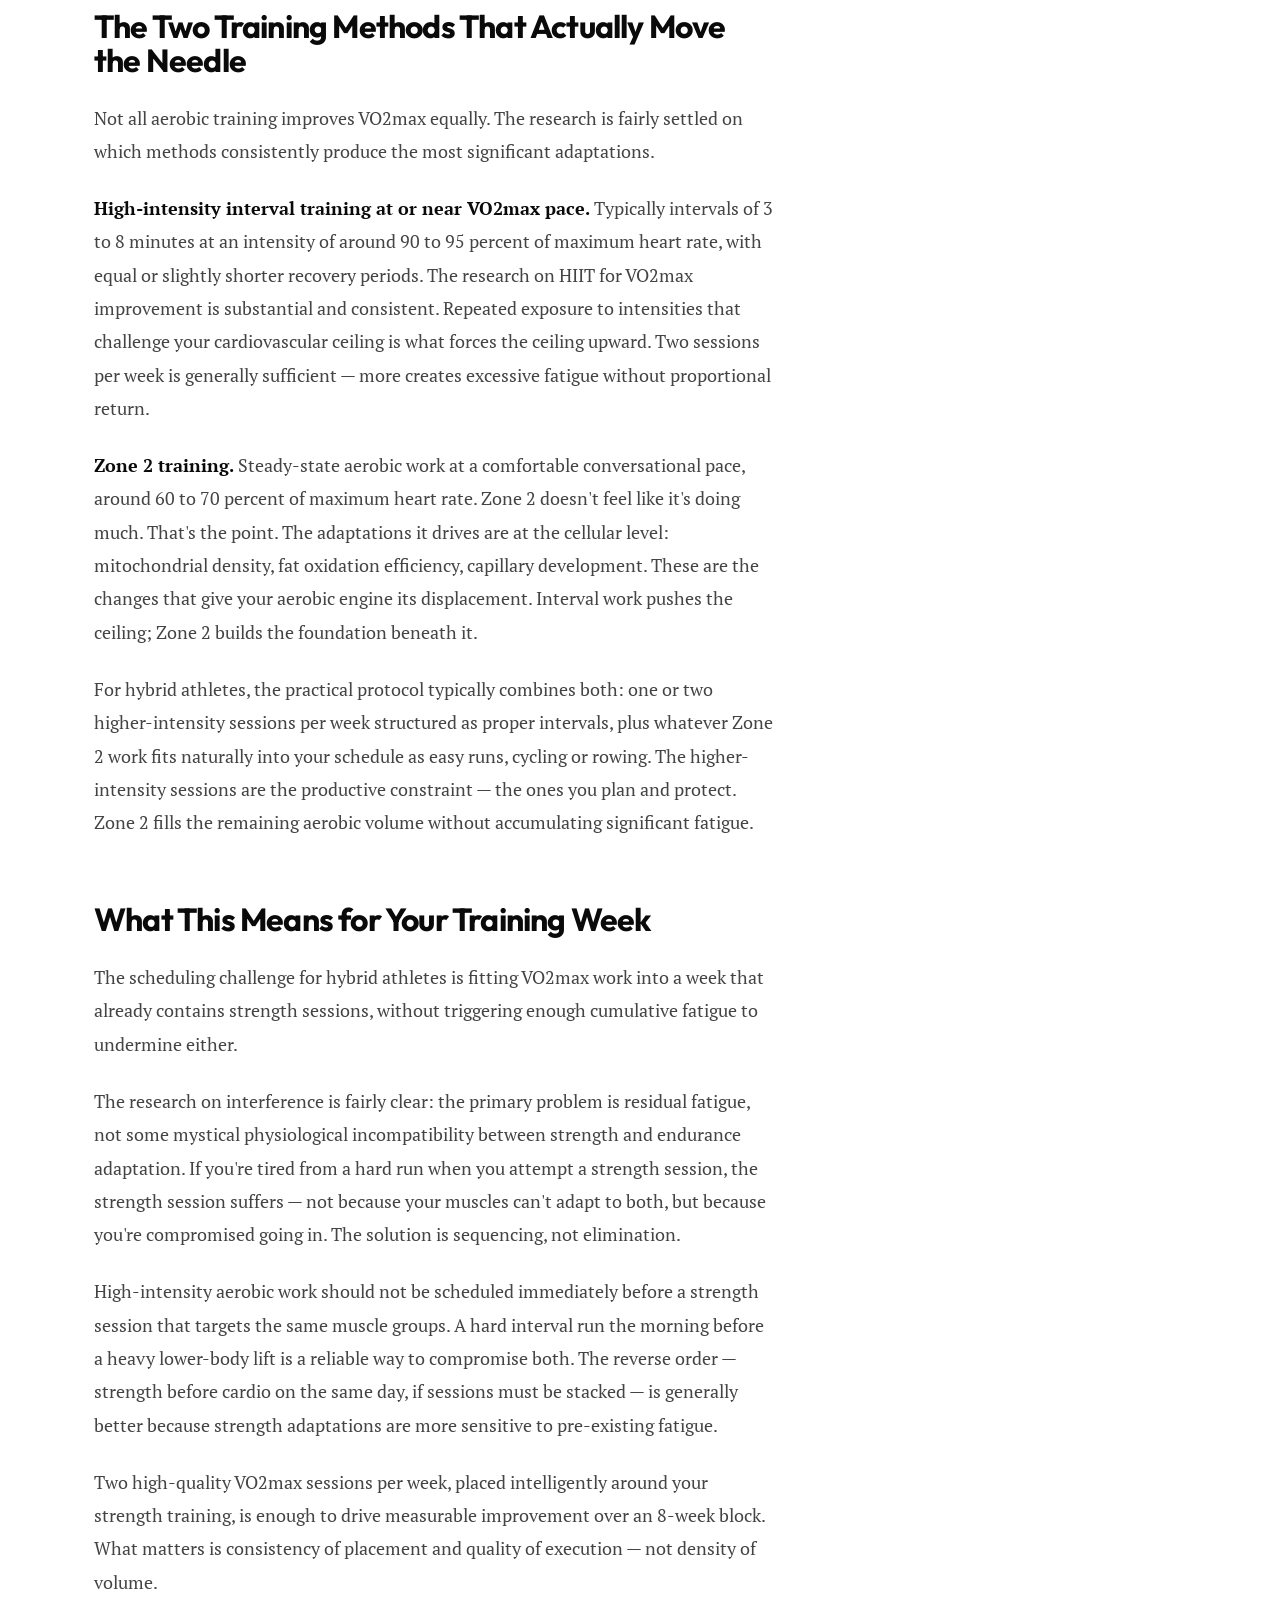
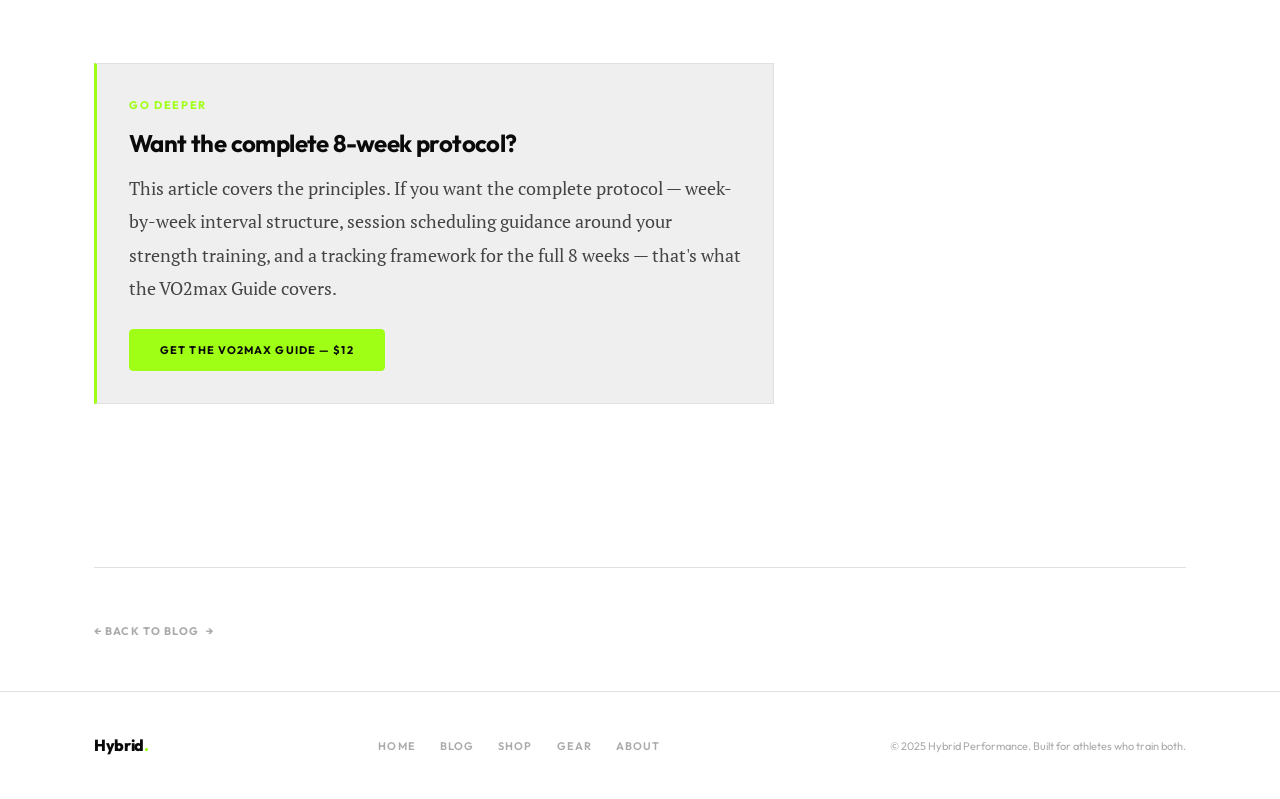
==== commit 326b58a6: "feat: add real images to homepage and blog pages - Replace hero placeholder with runners group image" ====
--- a/blog-vo2max.html
+++ b/blog-vo2max.html
@@ -66,7 +66,7 @@
 
   <!-- ARTICLE HERO IMAGE -->
   <div class="container fade-in" style="padding-top: var(--space-10);">
-    <div class="img-placeholder img-placeholder-article">[ Article Hero Image ]</div>
+    <img src="images/vo2max.png" alt="VO2max training for hybrid athletes" style="width:100%;display:block;object-fit:cover;border-radius:var(--radius-lg,12px);max-height:560px;">
   </div>
 
   <main>
--- a/styles.css
+++ b/styles.css
@@ -206,12 +206,12 @@
   transition: background-color 0.2s;
 }
 .nav-mobile.open { display: flex; }
-.nav-mobile a {
+.nav-mobile > a {
   font-family: var(--font-display); font-size: var(--text-2xl); font-weight: 700;
   color: var(--text-faint); transition: color var(--duration-fast);
   padding: var(--space-4) 0; border-bottom: 1px solid var(--border);
 }
-.nav-mobile a:hover { color: var(--text-primary); }
+.nav-mobile > a:hover { color: var(--text-primary); }
 
 .nav-mobile-bottom {
   padding-top: var(--space-6);
